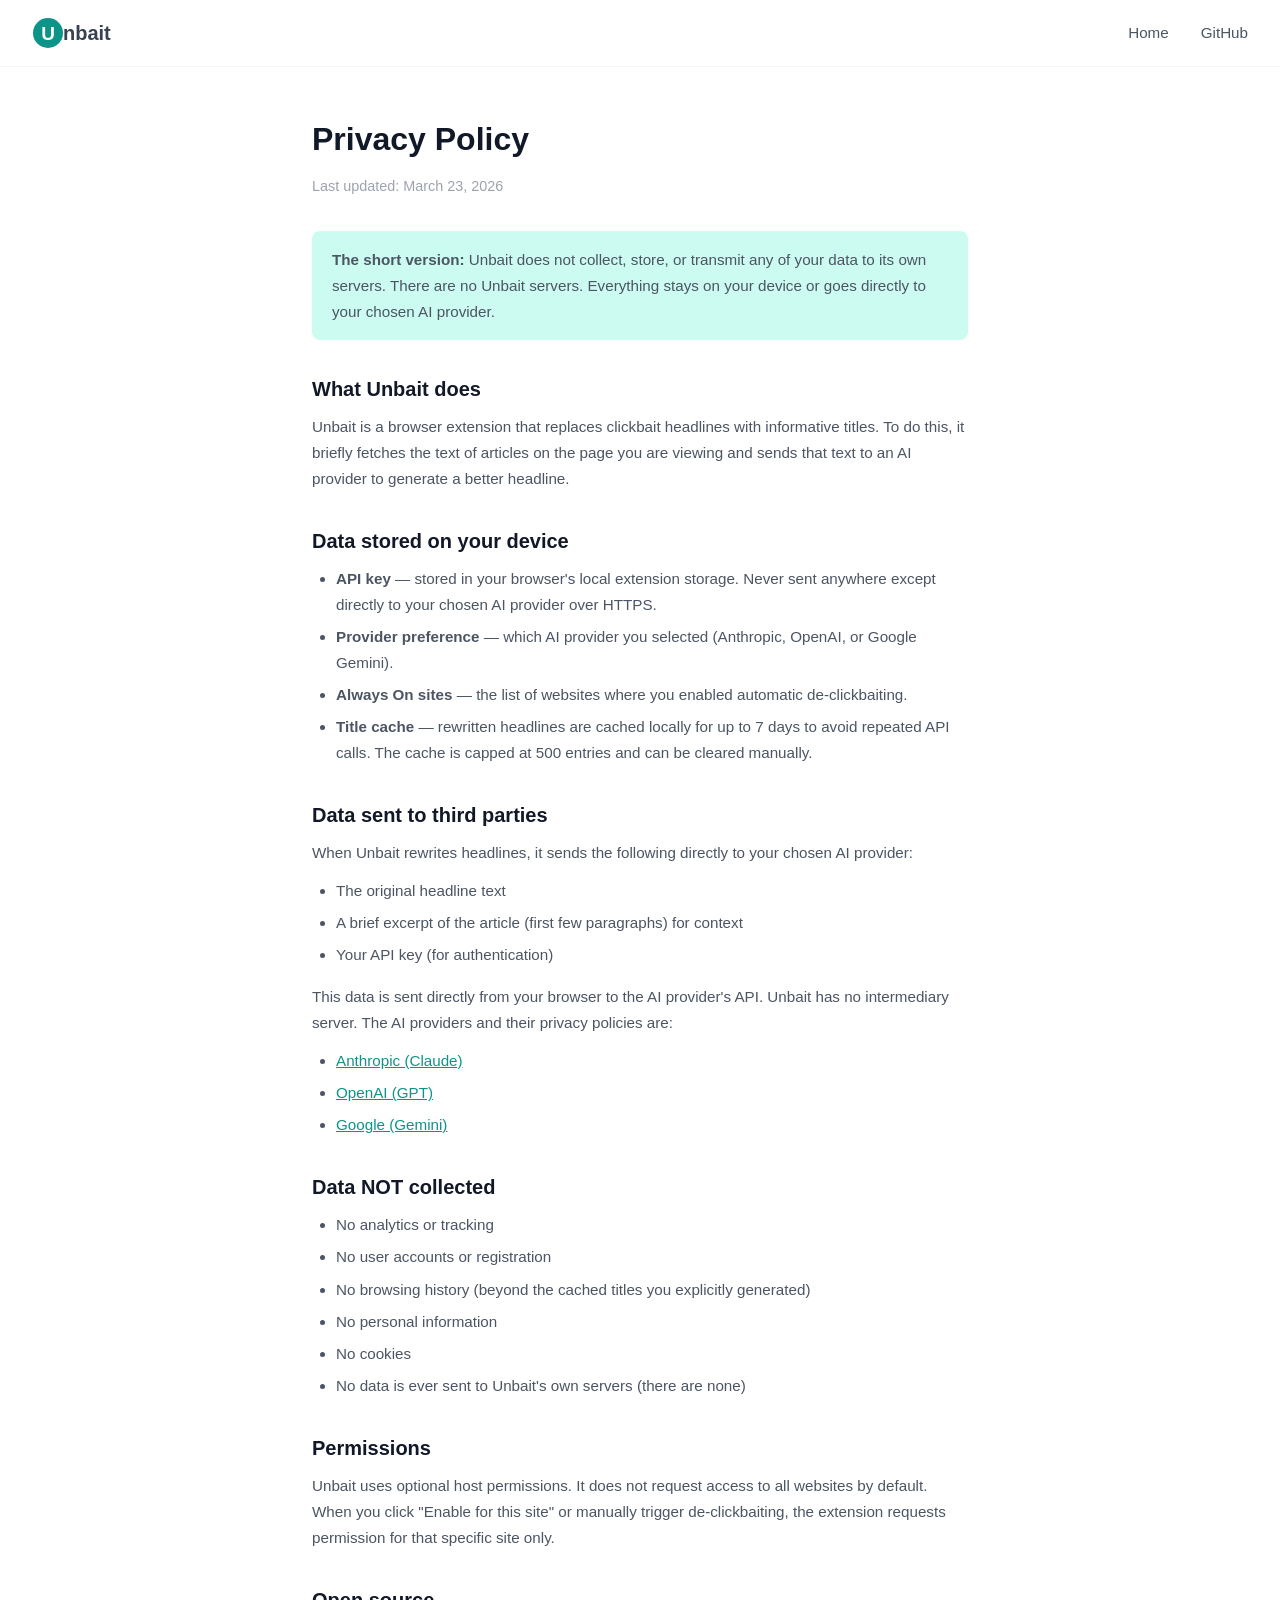
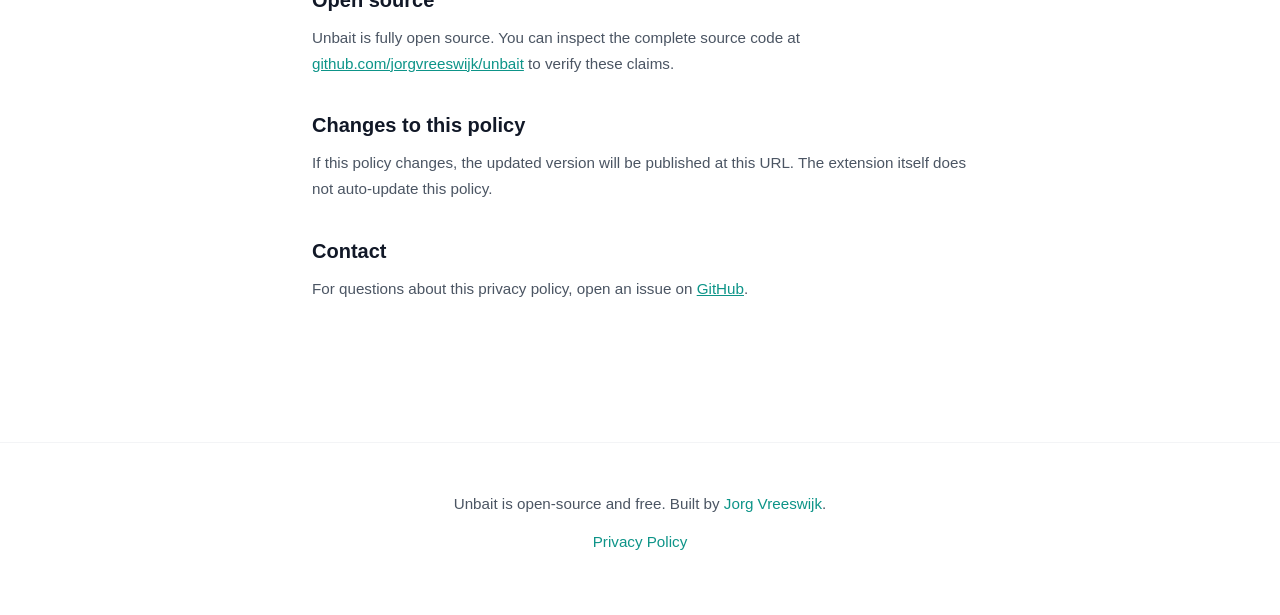
==== docs/privacy.html @ 2c21c861 "Add privacy policy, store description, and privacy links - Create docs/privacy.html with full privac" ====
<!DOCTYPE html>
<html lang="en">
<head>
  <meta charset="UTF-8">
  <meta name="viewport" content="width=device-width, initial-scale=1.0">
  <title>Privacy Policy - Unbait</title>
  <link rel="icon" type="image/png" href="favicon.png">
  <link rel="icon" type="image/x-icon" href="favicon.ico">
  <link rel="apple-touch-icon" href="apple-touch-icon.png">
  <style>
    :root {
      --teal: #0d9488;
      --teal-light: #ccfbf1;
      --gray-50: #f9fafb;
      --gray-100: #f3f4f6;
      --gray-400: #9ca3af;
      --gray-500: #6b7280;
      --gray-600: #4b5563;
      --gray-700: #374151;
      --gray-800: #1f2937;
      --gray-900: #111827;
    }

    * { margin: 0; padding: 0; box-sizing: border-box; }

    body {
      font-family: -apple-system, BlinkMacSystemFont, "Segoe UI", Roboto, Helvetica, Arial, sans-serif;
      color: var(--gray-800);
      line-height: 1.7;
      background: white;
    }

    nav {
      position: fixed;
      top: 0;
      width: 100%;
      background: rgba(255, 255, 255, 0.95);
      backdrop-filter: blur(8px);
      border-bottom: 1px solid var(--gray-100);
      z-index: 100;
      padding: 1rem 2rem;
      display: flex;
      justify-content: space-between;
      align-items: center;
    }

    .nav-logo {
      display: flex;
      align-items: center;
      gap: 0;
      text-decoration: none;
      color: var(--gray-900);
    }

    .nav-logo svg { width: 32px; height: 32px; }
    .nav-logo span { font-size: 1.25rem; font-weight: 700; color: var(--gray-700); margin-left: -1px; }

    .nav-links { display: flex; gap: 2rem; align-items: center; }
    .nav-links a { text-decoration: none; color: var(--gray-600); font-size: 0.95rem; transition: color 0.2s; }
    .nav-links a:hover { color: var(--teal); }

    main {
      max-width: 720px;
      margin: 0 auto;
      padding: 7rem 2rem 4rem;
    }

    h1 {
      font-size: 2rem;
      font-weight: 700;
      margin-bottom: 0.5rem;
      color: var(--gray-900);
    }

    .updated {
      color: var(--gray-400);
      font-size: 0.9rem;
      margin-bottom: 2rem;
    }

    h2 {
      font-size: 1.25rem;
      font-weight: 600;
      margin-top: 2rem;
      margin-bottom: 0.5rem;
      color: var(--gray-900);
    }

    p, li {
      font-size: 0.95rem;
      color: var(--gray-600);
      margin-bottom: 0.75rem;
    }

    ul {
      padding-left: 1.5rem;
      margin-bottom: 1rem;
    }

    li { margin-bottom: 0.4rem; }

    a { color: var(--teal); }

    .highlight {
      background: var(--teal-light);
      padding: 1rem 1.25rem;
      border-radius: 8px;
      margin: 1.5rem 0;
    }

    .highlight p { margin-bottom: 0; }

    footer {
      text-align: center;
      padding: 3rem 2rem;
      color: var(--gray-400);
      font-size: 0.85rem;
      border-top: 1px solid var(--gray-100);
      margin-top: 4rem;
    }

    footer a { color: var(--teal); text-decoration: none; }
  </style>
</head>
<body>

  <nav>
    <a href="/" class="nav-logo">
      <svg viewBox="0 0 32 32" xmlns="http://www.w3.org/2000/svg">
        <circle cx="16" cy="16" r="15" fill="#0d9488"/>
        <text x="16" y="16" text-anchor="middle" dominant-baseline="central" font-family="-apple-system,BlinkMacSystemFont,Helvetica,Arial,sans-serif" font-size="19" font-weight="800" fill="white">U</text>
      </svg>
      <span>nbait</span>
    </a>
    <div class="nav-links">
      <a href="/">Home</a>
      <a href="https://github.com/jorgvreeswijk/unbait">GitHub</a>
    </div>
  </nav>

  <main>
    <h1>Privacy Policy</h1>
    <p class="updated">Last updated: March 23, 2026</p>

    <div class="highlight">
      <p><strong>The short version:</strong> Unbait does not collect, store, or transmit any of your data to its own servers. There are no Unbait servers. Everything stays on your device or goes directly to your chosen AI provider.</p>
    </div>

    <h2>What Unbait does</h2>
    <p>Unbait is a browser extension that replaces clickbait headlines with informative titles. To do this, it briefly fetches the text of articles on the page you are viewing and sends that text to an AI provider to generate a better headline.</p>

    <h2>Data stored on your device</h2>
    <ul>
      <li><strong>API key</strong> — stored in your browser's local extension storage. Never sent anywhere except directly to your chosen AI provider over HTTPS.</li>
      <li><strong>Provider preference</strong> — which AI provider you selected (Anthropic, OpenAI, or Google Gemini).</li>
      <li><strong>Always On sites</strong> — the list of websites where you enabled automatic de-clickbaiting.</li>
      <li><strong>Title cache</strong> — rewritten headlines are cached locally for up to 7 days to avoid repeated API calls. The cache is capped at 500 entries and can be cleared manually.</li>
    </ul>

    <h2>Data sent to third parties</h2>
    <p>When Unbait rewrites headlines, it sends the following directly to your chosen AI provider:</p>
    <ul>
      <li>The original headline text</li>
      <li>A brief excerpt of the article (first few paragraphs) for context</li>
      <li>Your API key (for authentication)</li>
    </ul>
    <p>This data is sent directly from your browser to the AI provider's API. Unbait has no intermediary server. The AI providers and their privacy policies are:</p>
    <ul>
      <li><a href="https://www.anthropic.com/privacy">Anthropic (Claude)</a></li>
      <li><a href="https://openai.com/policies/privacy-policy">OpenAI (GPT)</a></li>
      <li><a href="https://policies.google.com/privacy">Google (Gemini)</a></li>
    </ul>

    <h2>Data NOT collected</h2>
    <ul>
      <li>No analytics or tracking</li>
      <li>No user accounts or registration</li>
      <li>No browsing history (beyond the cached titles you explicitly generated)</li>
      <li>No personal information</li>
      <li>No cookies</li>
      <li>No data is ever sent to Unbait's own servers (there are none)</li>
    </ul>

    <h2>Permissions</h2>
    <p>Unbait uses optional host permissions. It does not request access to all websites by default. When you click "Enable for this site" or manually trigger de-clickbaiting, the extension requests permission for that specific site only.</p>

    <h2>Open source</h2>
    <p>Unbait is fully open source. You can inspect the complete source code at <a href="https://github.com/jorgvreeswijk/unbait">github.com/jorgvreeswijk/unbait</a> to verify these claims.</p>

    <h2>Changes to this policy</h2>
    <p>If this policy changes, the updated version will be published at this URL. The extension itself does not auto-update this policy.</p>

    <h2>Contact</h2>
    <p>For questions about this privacy policy, open an issue on <a href="https://github.com/jorgvreeswijk/unbait/issues">GitHub</a>.</p>
  </main>

  <footer>
    <p>Unbait is open-source and free. Built by <a href="https://github.com/jorgvreeswijk">Jorg Vreeswijk</a>.</p>
    <p style="margin-top: 0.5rem;"><a href="/privacy">Privacy Policy</a></p>
  </footer>

</body>
</html>
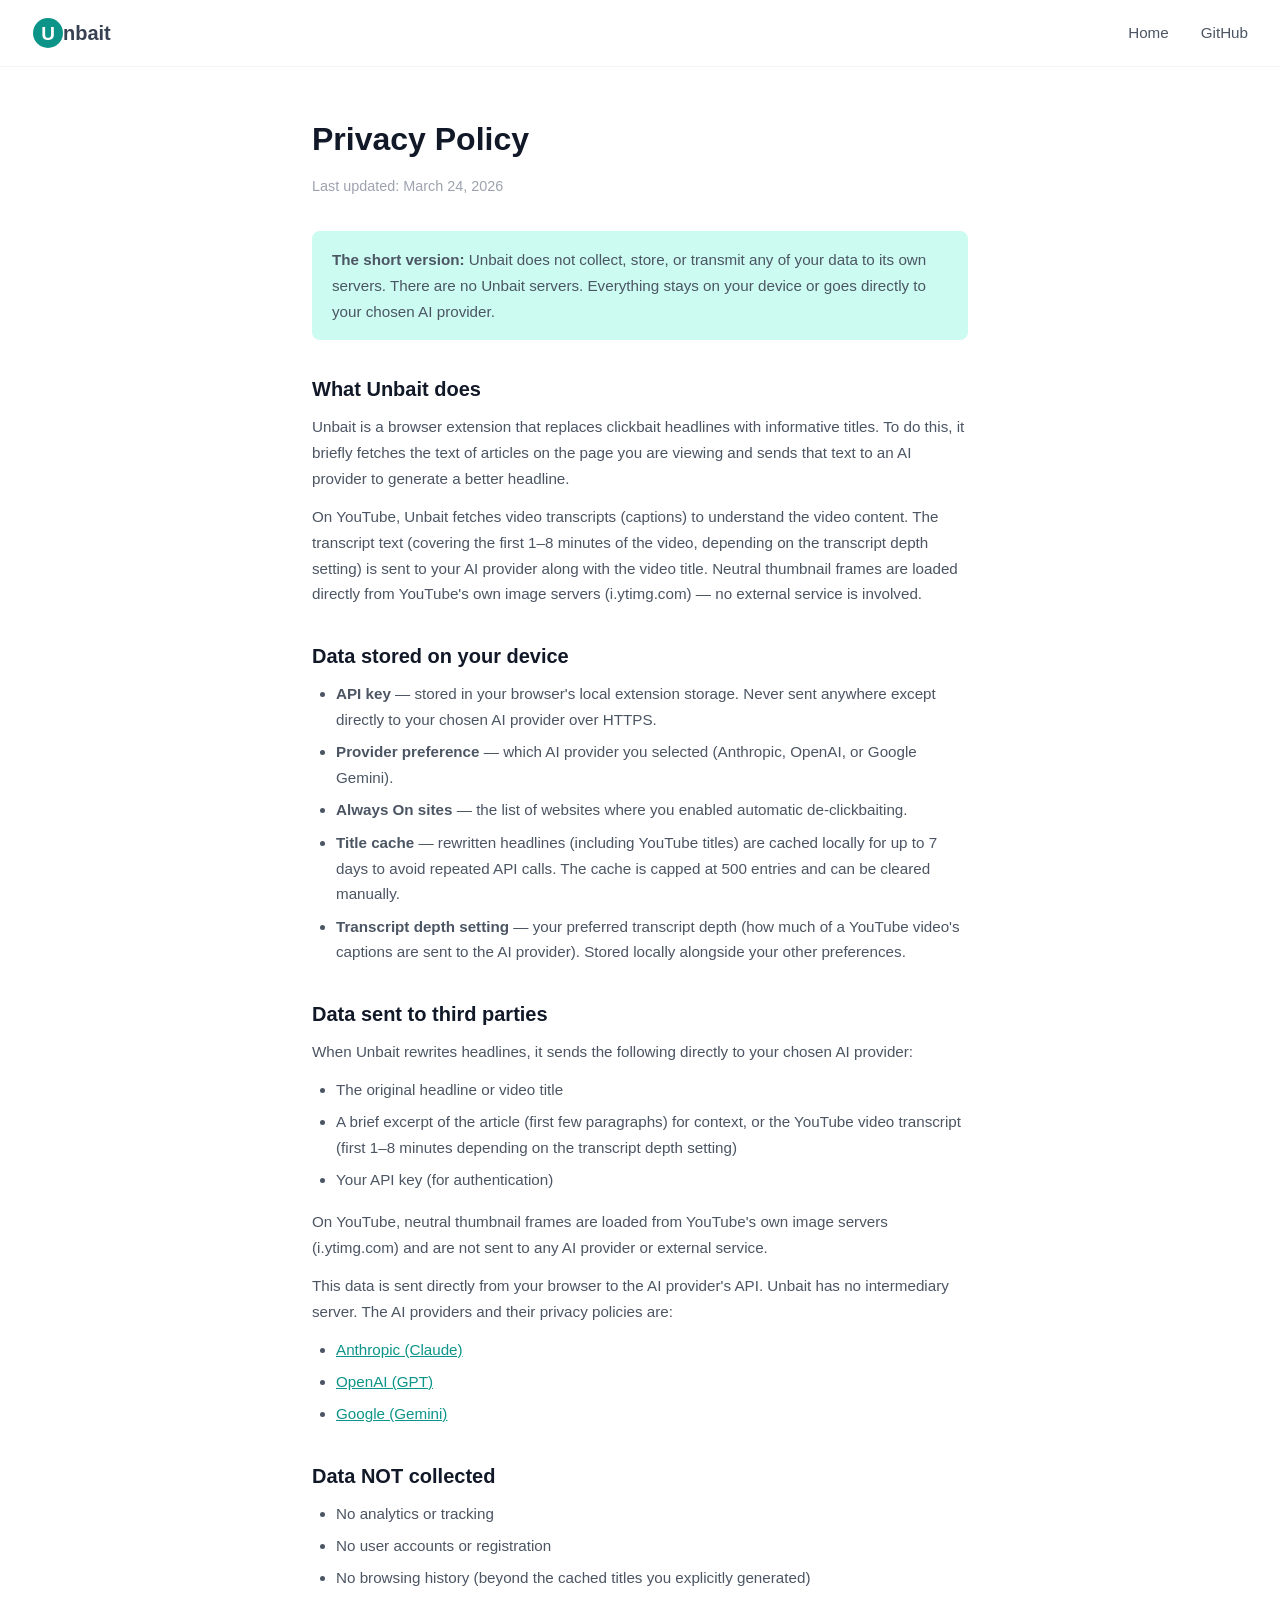
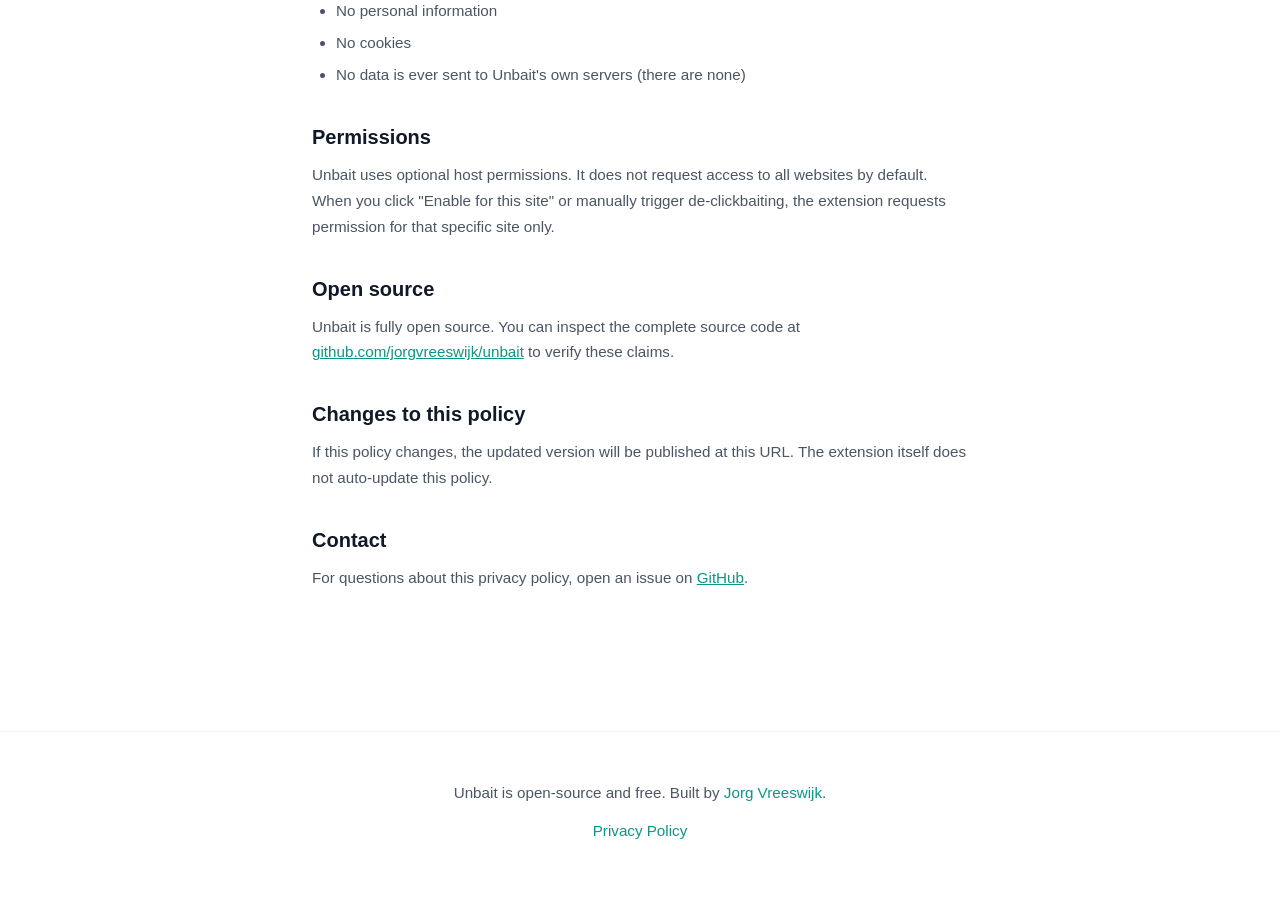
==== commit cb519f68: "Update all descriptions with YouTube support and speed benchmarks - Website: YouTube demo examples, " ====
--- a/docs/privacy.html
+++ b/docs/privacy.html
@@ -140,7 +140,7 @@
 
   <main>
     <h1>Privacy Policy</h1>
-    <p class="updated">Last updated: March 23, 2026</p>
+    <p class="updated">Last updated: March 24, 2026</p>
 
     <div class="highlight">
       <p><strong>The short version:</strong> Unbait does not collect, store, or transmit any of your data to its own servers. There are no Unbait servers. Everything stays on your device or goes directly to your chosen AI provider.</p>
@@ -148,22 +148,25 @@
 
     <h2>What Unbait does</h2>
     <p>Unbait is a browser extension that replaces clickbait headlines with informative titles. To do this, it briefly fetches the text of articles on the page you are viewing and sends that text to an AI provider to generate a better headline.</p>
+    <p>On YouTube, Unbait fetches video transcripts (captions) to understand the video content. The transcript text (covering the first 1–8 minutes of the video, depending on the transcript depth setting) is sent to your AI provider along with the video title. Neutral thumbnail frames are loaded directly from YouTube's own image servers (i.ytimg.com) — no external service is involved.</p>
 
     <h2>Data stored on your device</h2>
     <ul>
       <li><strong>API key</strong> — stored in your browser's local extension storage. Never sent anywhere except directly to your chosen AI provider over HTTPS.</li>
       <li><strong>Provider preference</strong> — which AI provider you selected (Anthropic, OpenAI, or Google Gemini).</li>
       <li><strong>Always On sites</strong> — the list of websites where you enabled automatic de-clickbaiting.</li>
-      <li><strong>Title cache</strong> — rewritten headlines are cached locally for up to 7 days to avoid repeated API calls. The cache is capped at 500 entries and can be cleared manually.</li>
+      <li><strong>Title cache</strong> — rewritten headlines (including YouTube titles) are cached locally for up to 7 days to avoid repeated API calls. The cache is capped at 500 entries and can be cleared manually.</li>
+      <li><strong>Transcript depth setting</strong> — your preferred transcript depth (how much of a YouTube video's captions are sent to the AI provider). Stored locally alongside your other preferences.</li>
     </ul>
 
     <h2>Data sent to third parties</h2>
     <p>When Unbait rewrites headlines, it sends the following directly to your chosen AI provider:</p>
     <ul>
-      <li>The original headline text</li>
-      <li>A brief excerpt of the article (first few paragraphs) for context</li>
+      <li>The original headline or video title</li>
+      <li>A brief excerpt of the article (first few paragraphs) for context, or the YouTube video transcript (first 1–8 minutes depending on the transcript depth setting)</li>
       <li>Your API key (for authentication)</li>
     </ul>
+    <p>On YouTube, neutral thumbnail frames are loaded from YouTube's own image servers (i.ytimg.com) and are not sent to any AI provider or external service.</p>
     <p>This data is sent directly from your browser to the AI provider's API. Unbait has no intermediary server. The AI providers and their privacy policies are:</p>
     <ul>
       <li><a href="https://www.anthropic.com/privacy">Anthropic (Claude)</a></li>
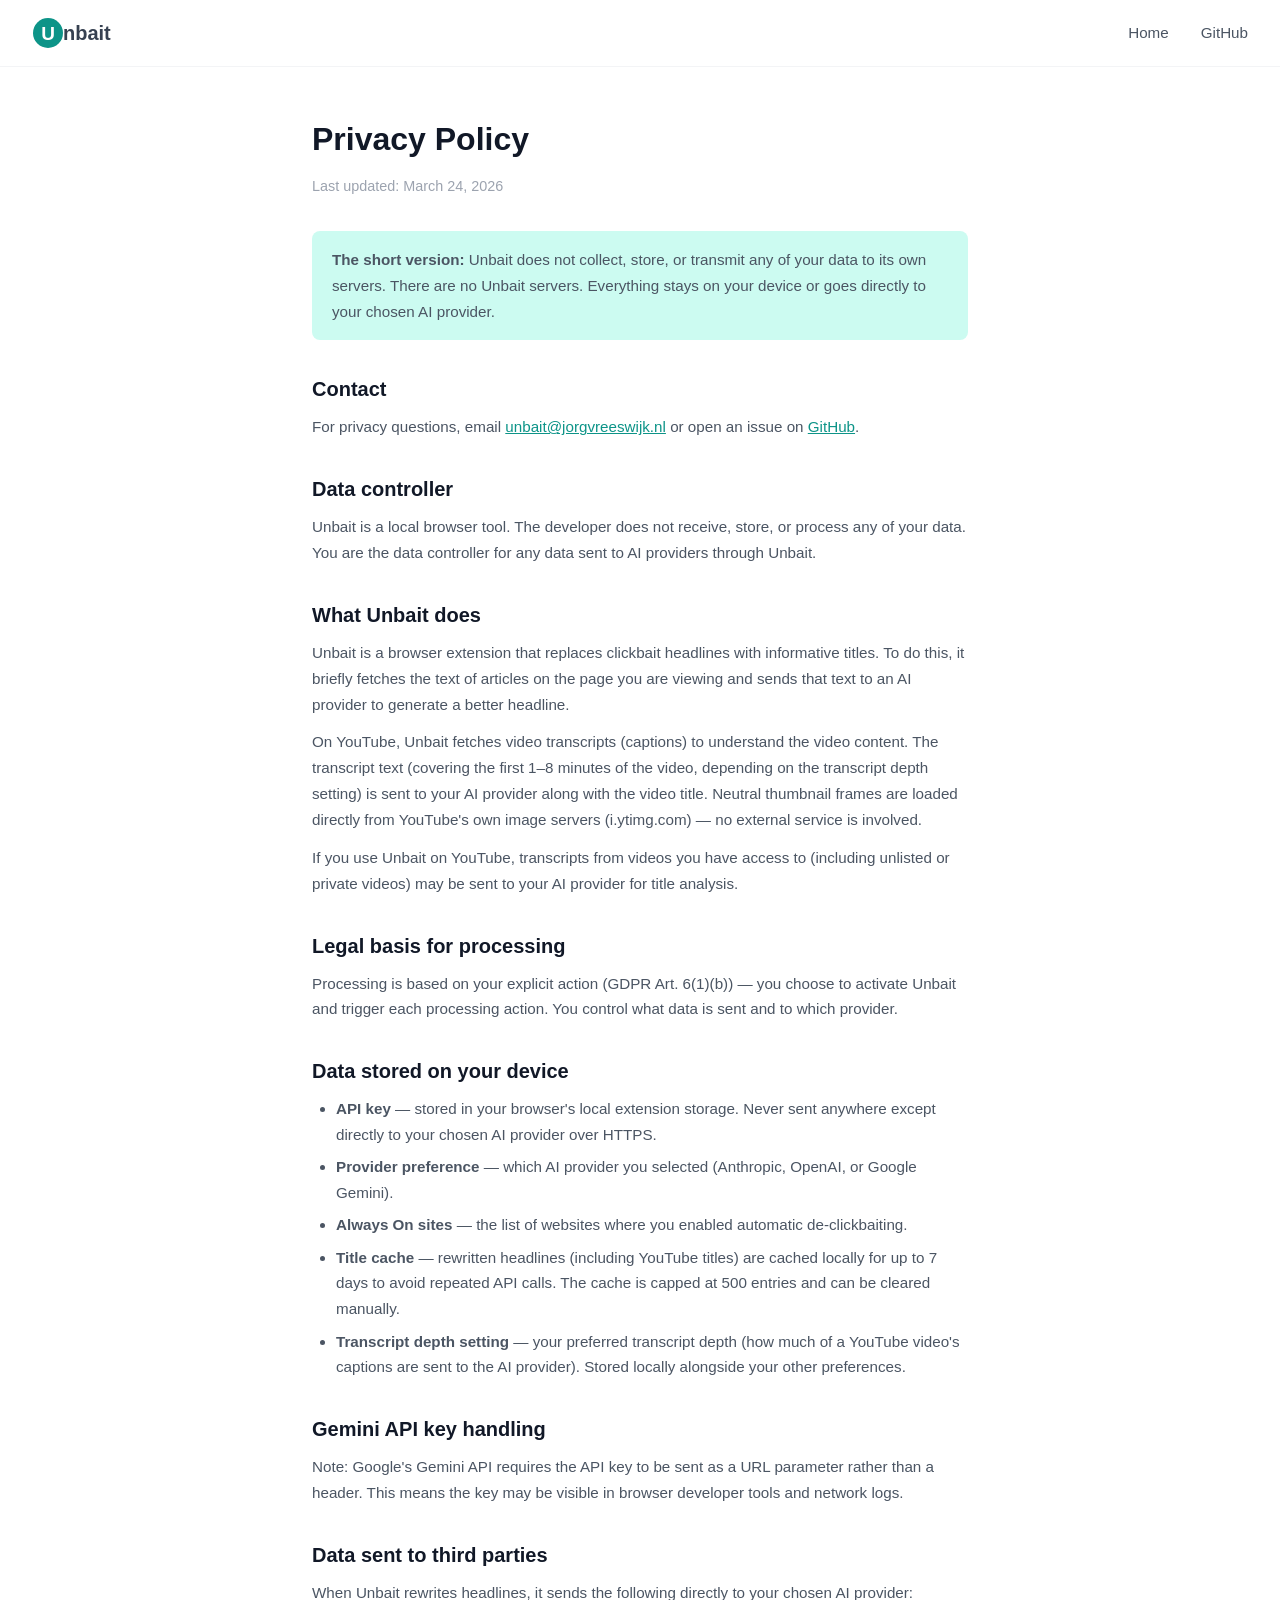
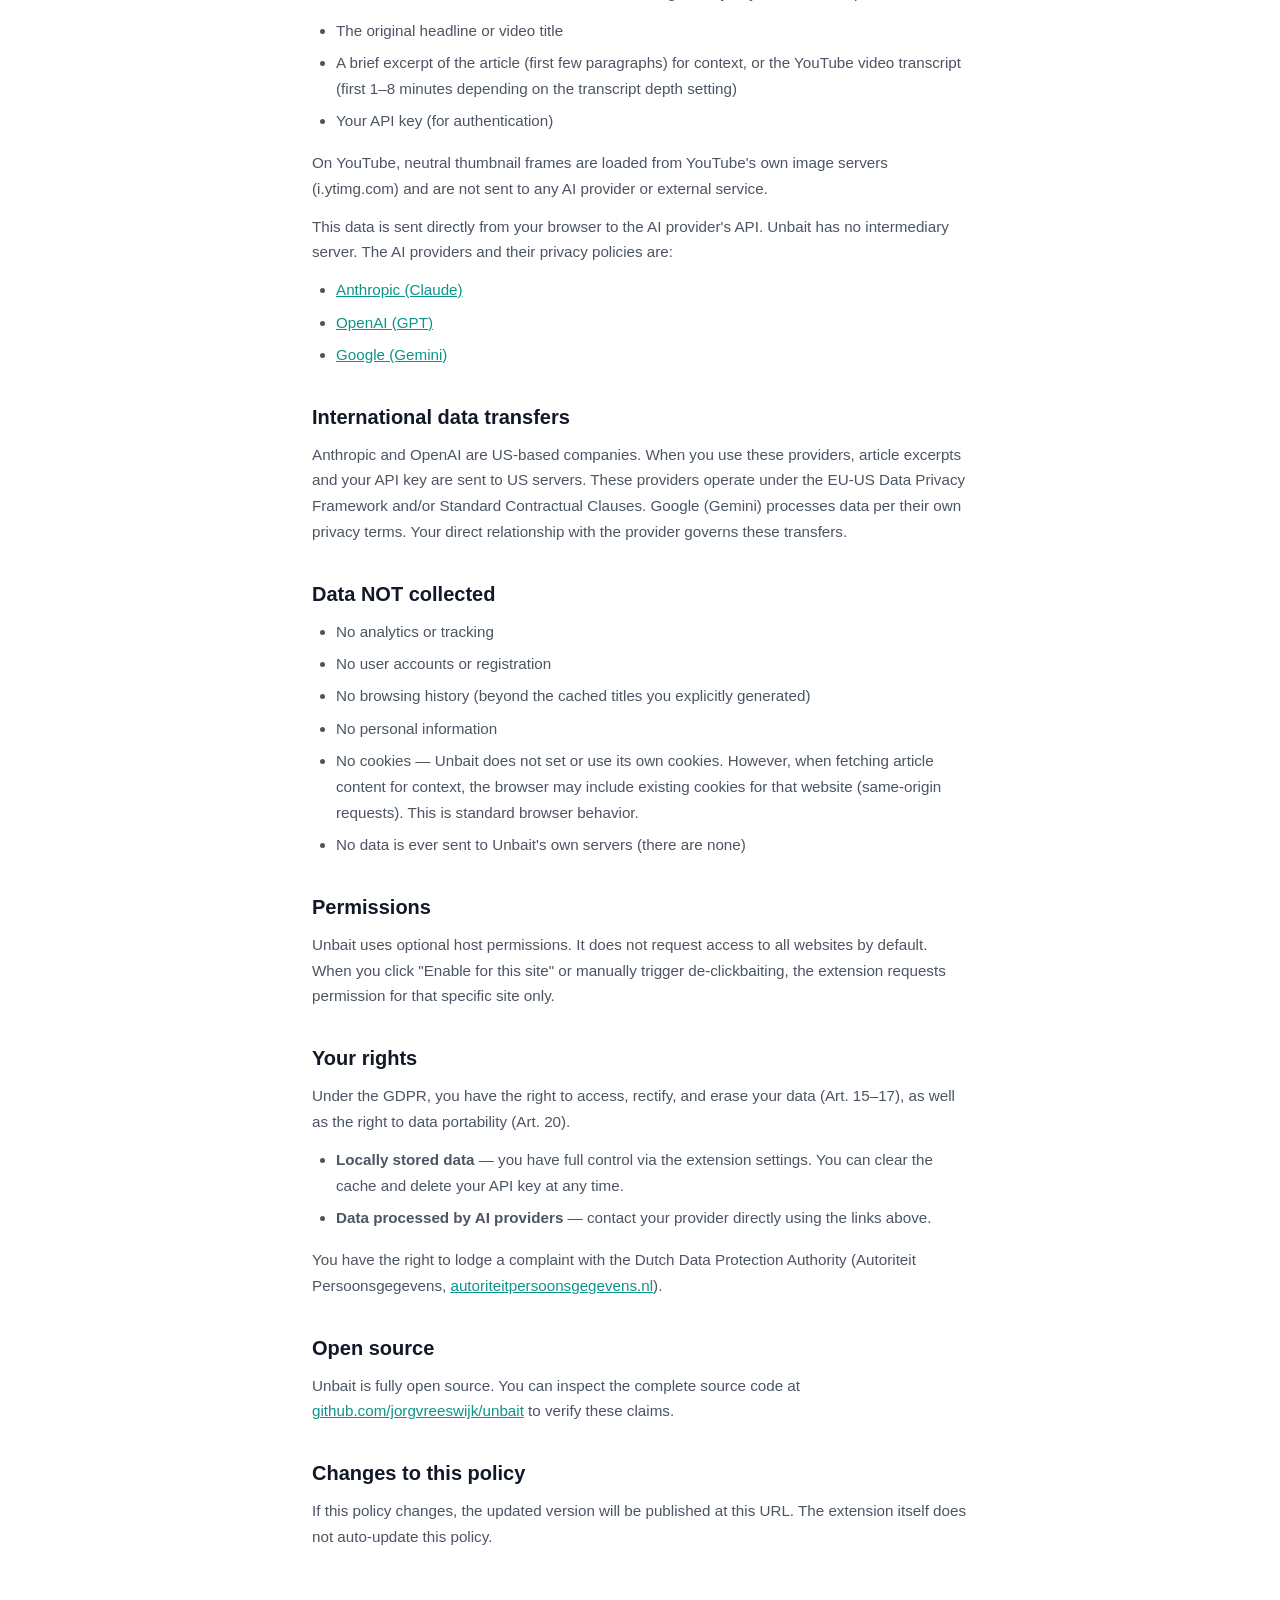
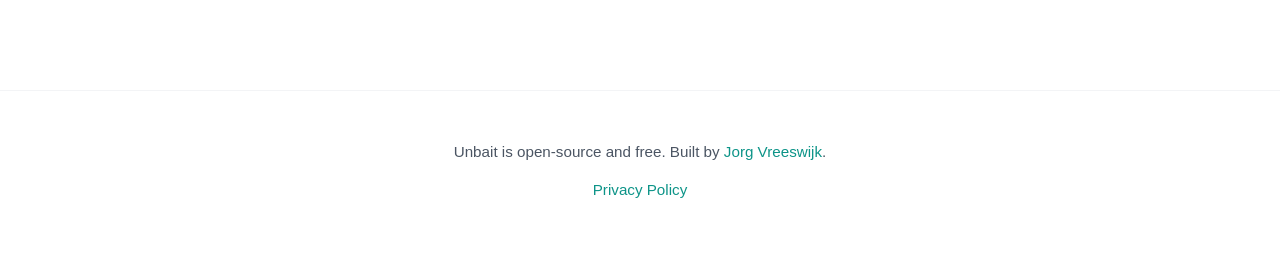
==== commit 543008f5: "Security, privacy and GDPR compliance fixes Security: - Add credentials: omit + no-referrer to all a" ====
--- a/docs/privacy.html
+++ b/docs/privacy.html
@@ -146,9 +146,19 @@
       <p><strong>The short version:</strong> Unbait does not collect, store, or transmit any of your data to its own servers. There are no Unbait servers. Everything stays on your device or goes directly to your chosen AI provider.</p>
     </div>
 
+    <h2>Contact</h2>
+    <p>For privacy questions, email <a href="mailto:unbait@jorgvreeswijk.nl">unbait@jorgvreeswijk.nl</a> or open an issue on <a href="https://github.com/jorgvreeswijk/unbait/issues">GitHub</a>.</p>
+
+    <h2>Data controller</h2>
+    <p>Unbait is a local browser tool. The developer does not receive, store, or process any of your data. You are the data controller for any data sent to AI providers through Unbait.</p>
+
     <h2>What Unbait does</h2>
     <p>Unbait is a browser extension that replaces clickbait headlines with informative titles. To do this, it briefly fetches the text of articles on the page you are viewing and sends that text to an AI provider to generate a better headline.</p>
     <p>On YouTube, Unbait fetches video transcripts (captions) to understand the video content. The transcript text (covering the first 1–8 minutes of the video, depending on the transcript depth setting) is sent to your AI provider along with the video title. Neutral thumbnail frames are loaded directly from YouTube's own image servers (i.ytimg.com) — no external service is involved.</p>
+    <p>If you use Unbait on YouTube, transcripts from videos you have access to (including unlisted or private videos) may be sent to your AI provider for title analysis.</p>
+
+    <h2>Legal basis for processing</h2>
+    <p>Processing is based on your explicit action (GDPR Art. 6(1)(b)) — you choose to activate Unbait and trigger each processing action. You control what data is sent and to which provider.</p>
 
     <h2>Data stored on your device</h2>
     <ul>
@@ -159,6 +169,9 @@
       <li><strong>Transcript depth setting</strong> — your preferred transcript depth (how much of a YouTube video's captions are sent to the AI provider). Stored locally alongside your other preferences.</li>
     </ul>
 
+    <h2>Gemini API key handling</h2>
+    <p>Note: Google's Gemini API requires the API key to be sent as a URL parameter rather than a header. This means the key may be visible in browser developer tools and network logs.</p>
+
     <h2>Data sent to third parties</h2>
     <p>When Unbait rewrites headlines, it sends the following directly to your chosen AI provider:</p>
     <ul>
@@ -173,6 +186,9 @@
       <li><a href="https://openai.com/policies/privacy-policy">OpenAI (GPT)</a></li>
       <li><a href="https://policies.google.com/privacy">Google (Gemini)</a></li>
     </ul>
+
+    <h2>International data transfers</h2>
+    <p>Anthropic and OpenAI are US-based companies. When you use these providers, article excerpts and your API key are sent to US servers. These providers operate under the EU-US Data Privacy Framework and/or Standard Contractual Clauses. Google (Gemini) processes data per their own privacy terms. Your direct relationship with the provider governs these transfers.</p>
 
     <h2>Data NOT collected</h2>
     <ul>
@@ -180,21 +196,27 @@
       <li>No user accounts or registration</li>
       <li>No browsing history (beyond the cached titles you explicitly generated)</li>
       <li>No personal information</li>
-      <li>No cookies</li>
+      <li>No cookies — Unbait does not set or use its own cookies. However, when fetching article content for context, the browser may include existing cookies for that website (same-origin requests). This is standard browser behavior.</li>
       <li>No data is ever sent to Unbait's own servers (there are none)</li>
     </ul>
 
     <h2>Permissions</h2>
     <p>Unbait uses optional host permissions. It does not request access to all websites by default. When you click "Enable for this site" or manually trigger de-clickbaiting, the extension requests permission for that specific site only.</p>
 
+    <h2>Your rights</h2>
+    <p>Under the GDPR, you have the right to access, rectify, and erase your data (Art. 15–17), as well as the right to data portability (Art. 20).</p>
+    <ul>
+      <li><strong>Locally stored data</strong> — you have full control via the extension settings. You can clear the cache and delete your API key at any time.</li>
+      <li><strong>Data processed by AI providers</strong> — contact your provider directly using the links above.</li>
+    </ul>
+    <p>You have the right to lodge a complaint with the Dutch Data Protection Authority (Autoriteit Persoonsgegevens, <a href="https://autoriteitpersoonsgegevens.nl">autoriteitpersoonsgegevens.nl</a>).</p>
+
     <h2>Open source</h2>
     <p>Unbait is fully open source. You can inspect the complete source code at <a href="https://github.com/jorgvreeswijk/unbait">github.com/jorgvreeswijk/unbait</a> to verify these claims.</p>
 
     <h2>Changes to this policy</h2>
     <p>If this policy changes, the updated version will be published at this URL. The extension itself does not auto-update this policy.</p>
 
-    <h2>Contact</h2>
-    <p>For questions about this privacy policy, open an issue on <a href="https://github.com/jorgvreeswijk/unbait/issues">GitHub</a>.</p>
   </main>
 
   <footer>
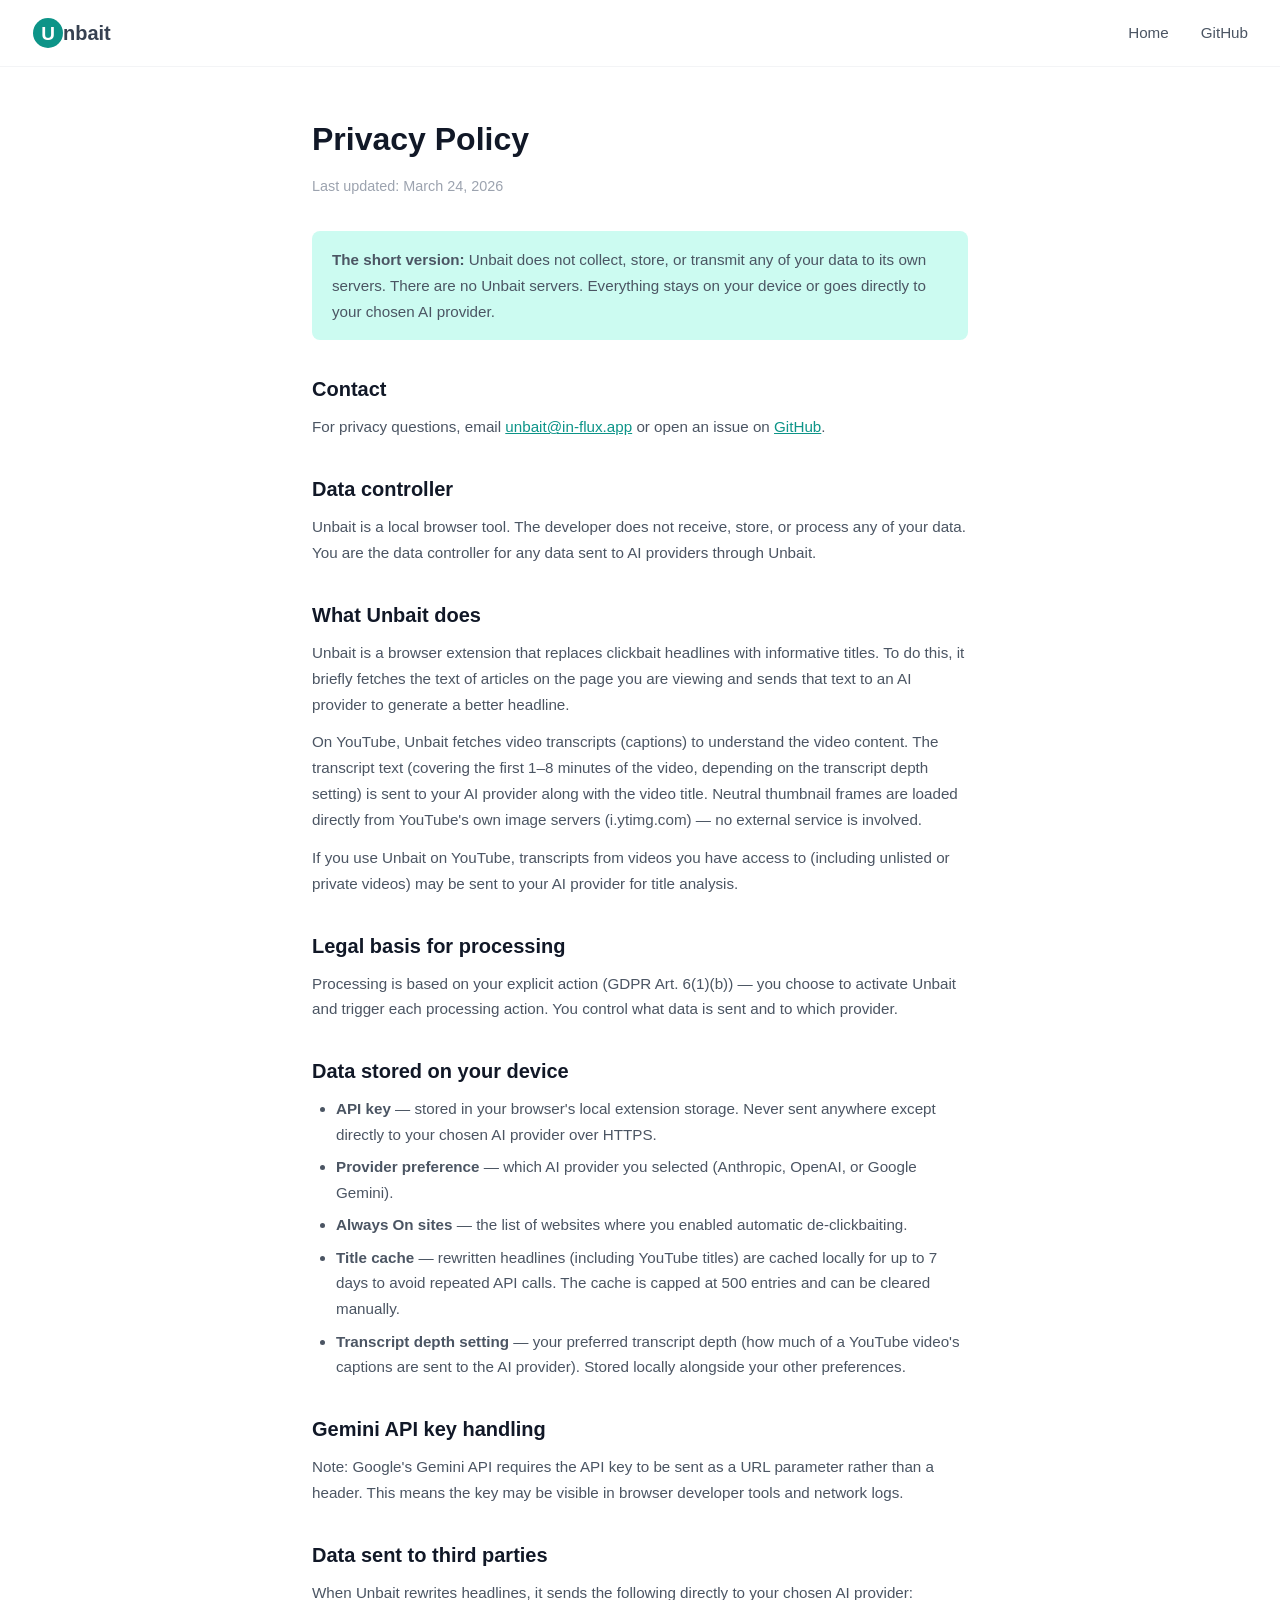
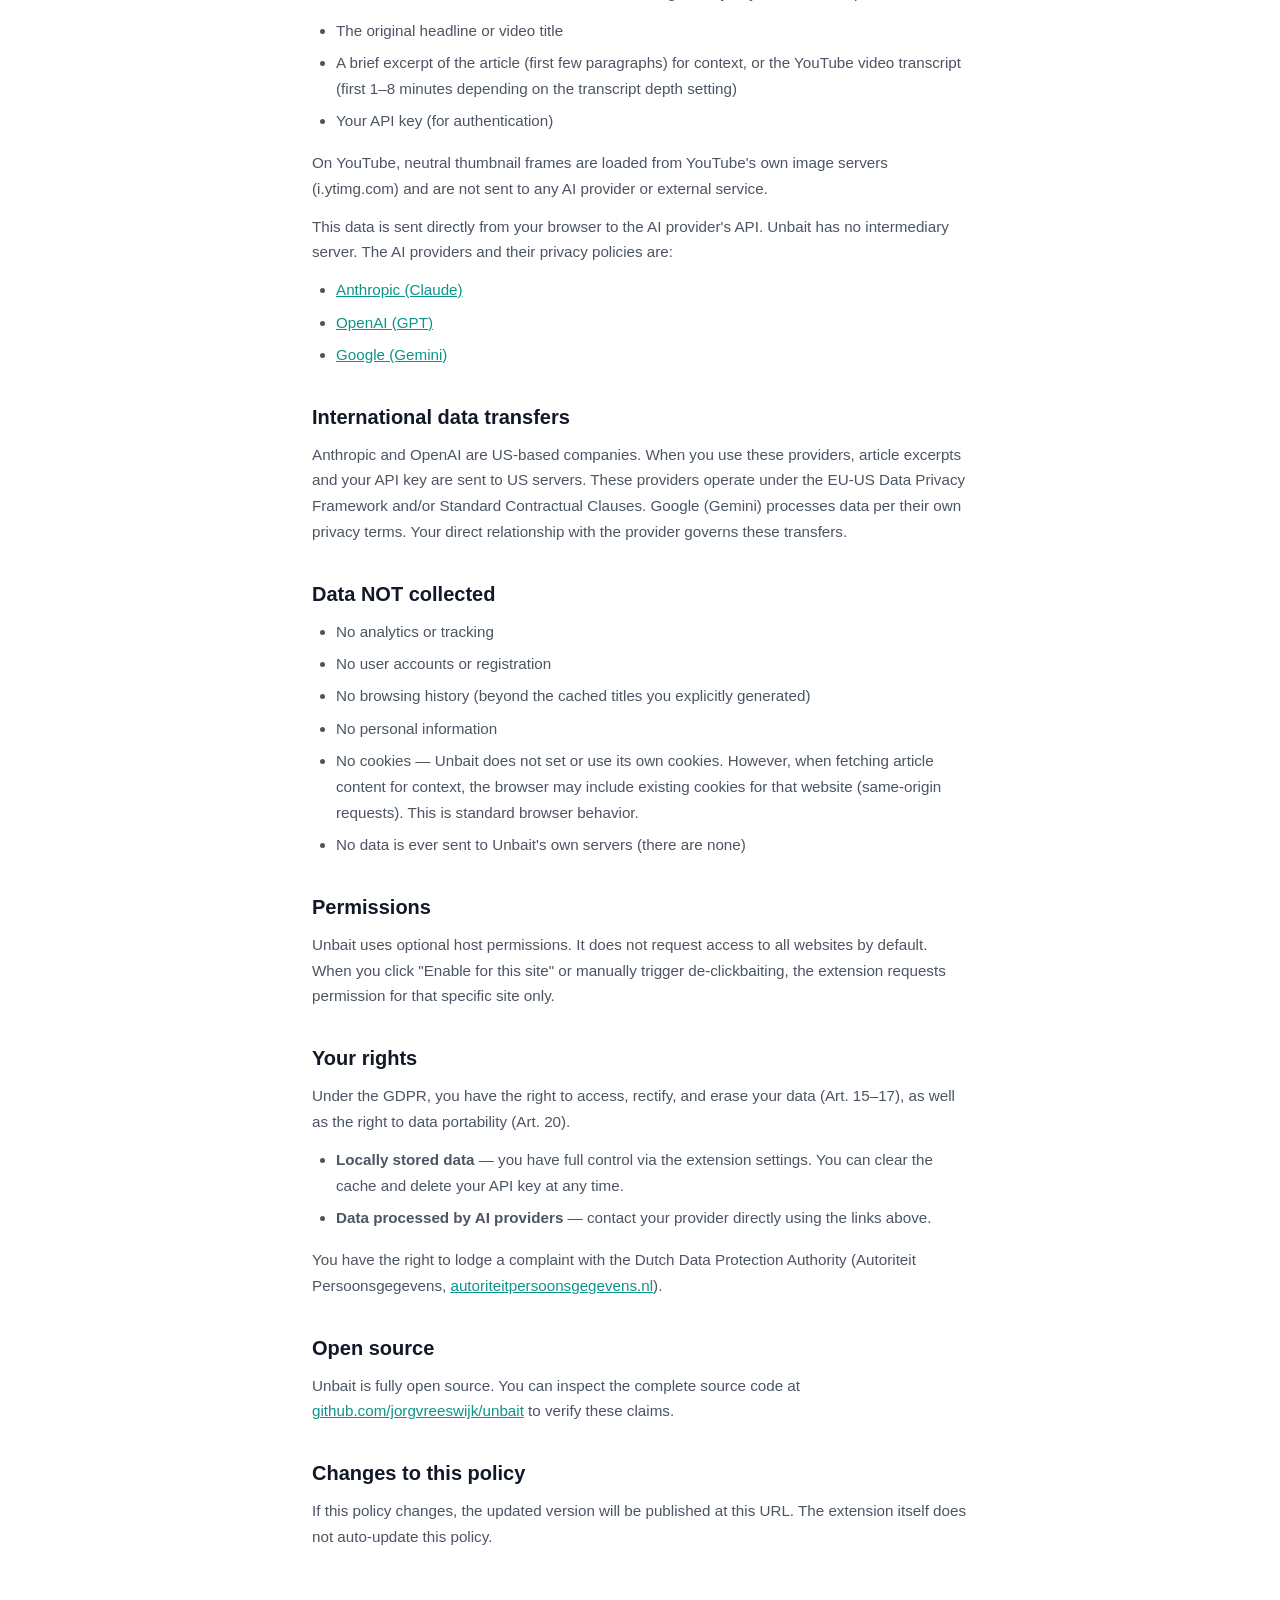
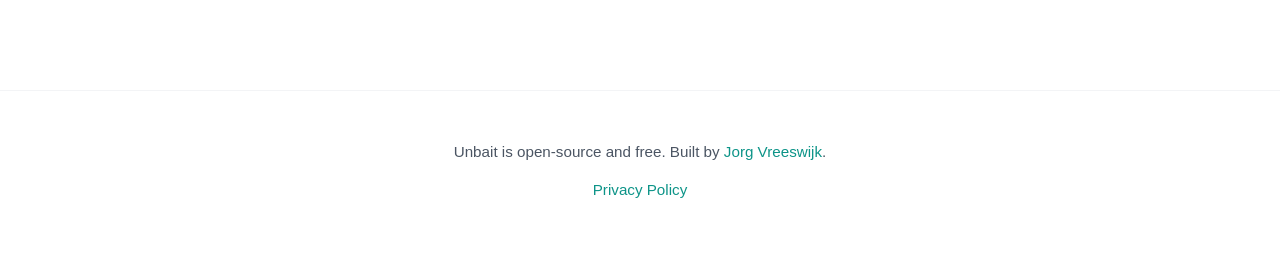
==== commit 71c5e55a: "Fix contact email, add copyright disclaimer - Update email to unbait@in-flux.app in privacy policy a" ====
--- a/docs/privacy.html
+++ b/docs/privacy.html
@@ -147,7 +147,7 @@
     </div>
 
     <h2>Contact</h2>
-    <p>For privacy questions, email <a href="mailto:unbait@jorgvreeswijk.nl">unbait@jorgvreeswijk.nl</a> or open an issue on <a href="https://github.com/jorgvreeswijk/unbait/issues">GitHub</a>.</p>
+    <p>For privacy questions, email <a href="mailto:unbait@in-flux.app">unbait@in-flux.app</a> or open an issue on <a href="https://github.com/jorgvreeswijk/unbait/issues">GitHub</a>.</p>
 
     <h2>Data controller</h2>
     <p>Unbait is a local browser tool. The developer does not receive, store, or process any of your data. You are the data controller for any data sent to AI providers through Unbait.</p>
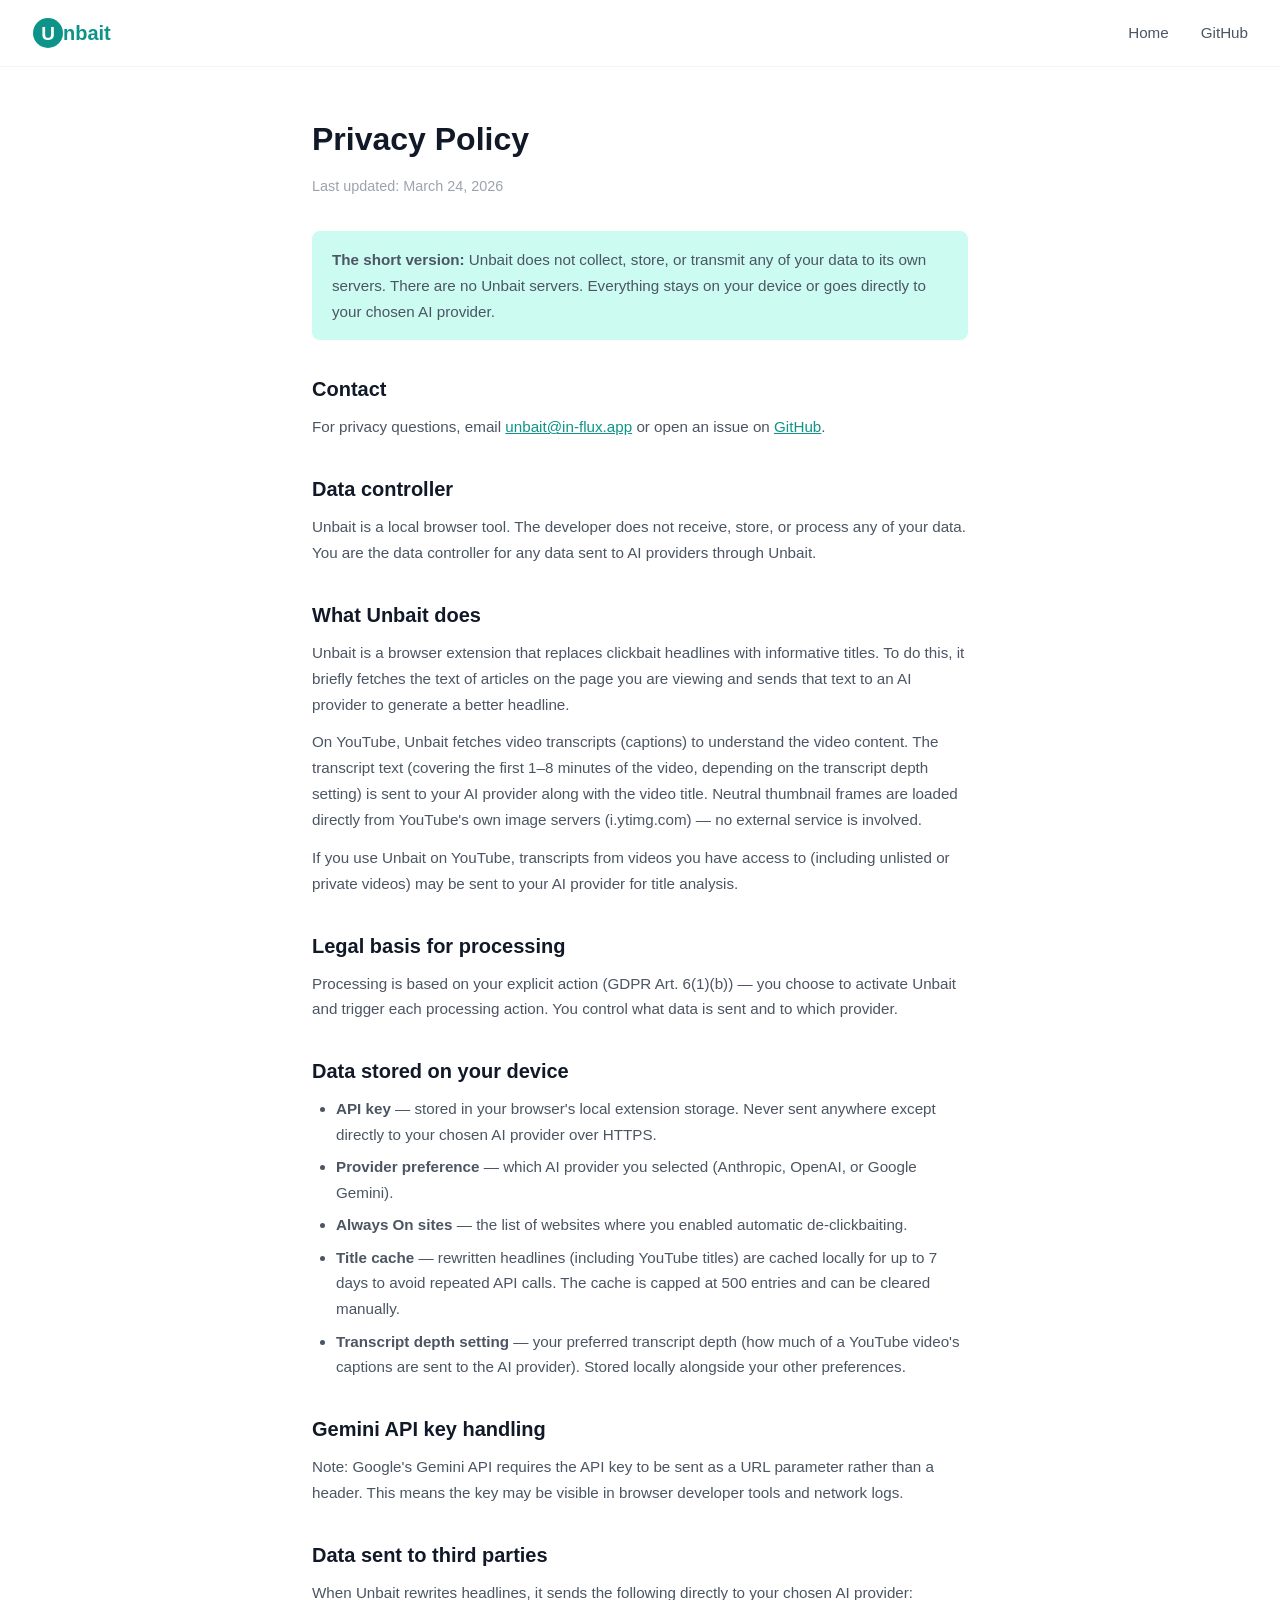
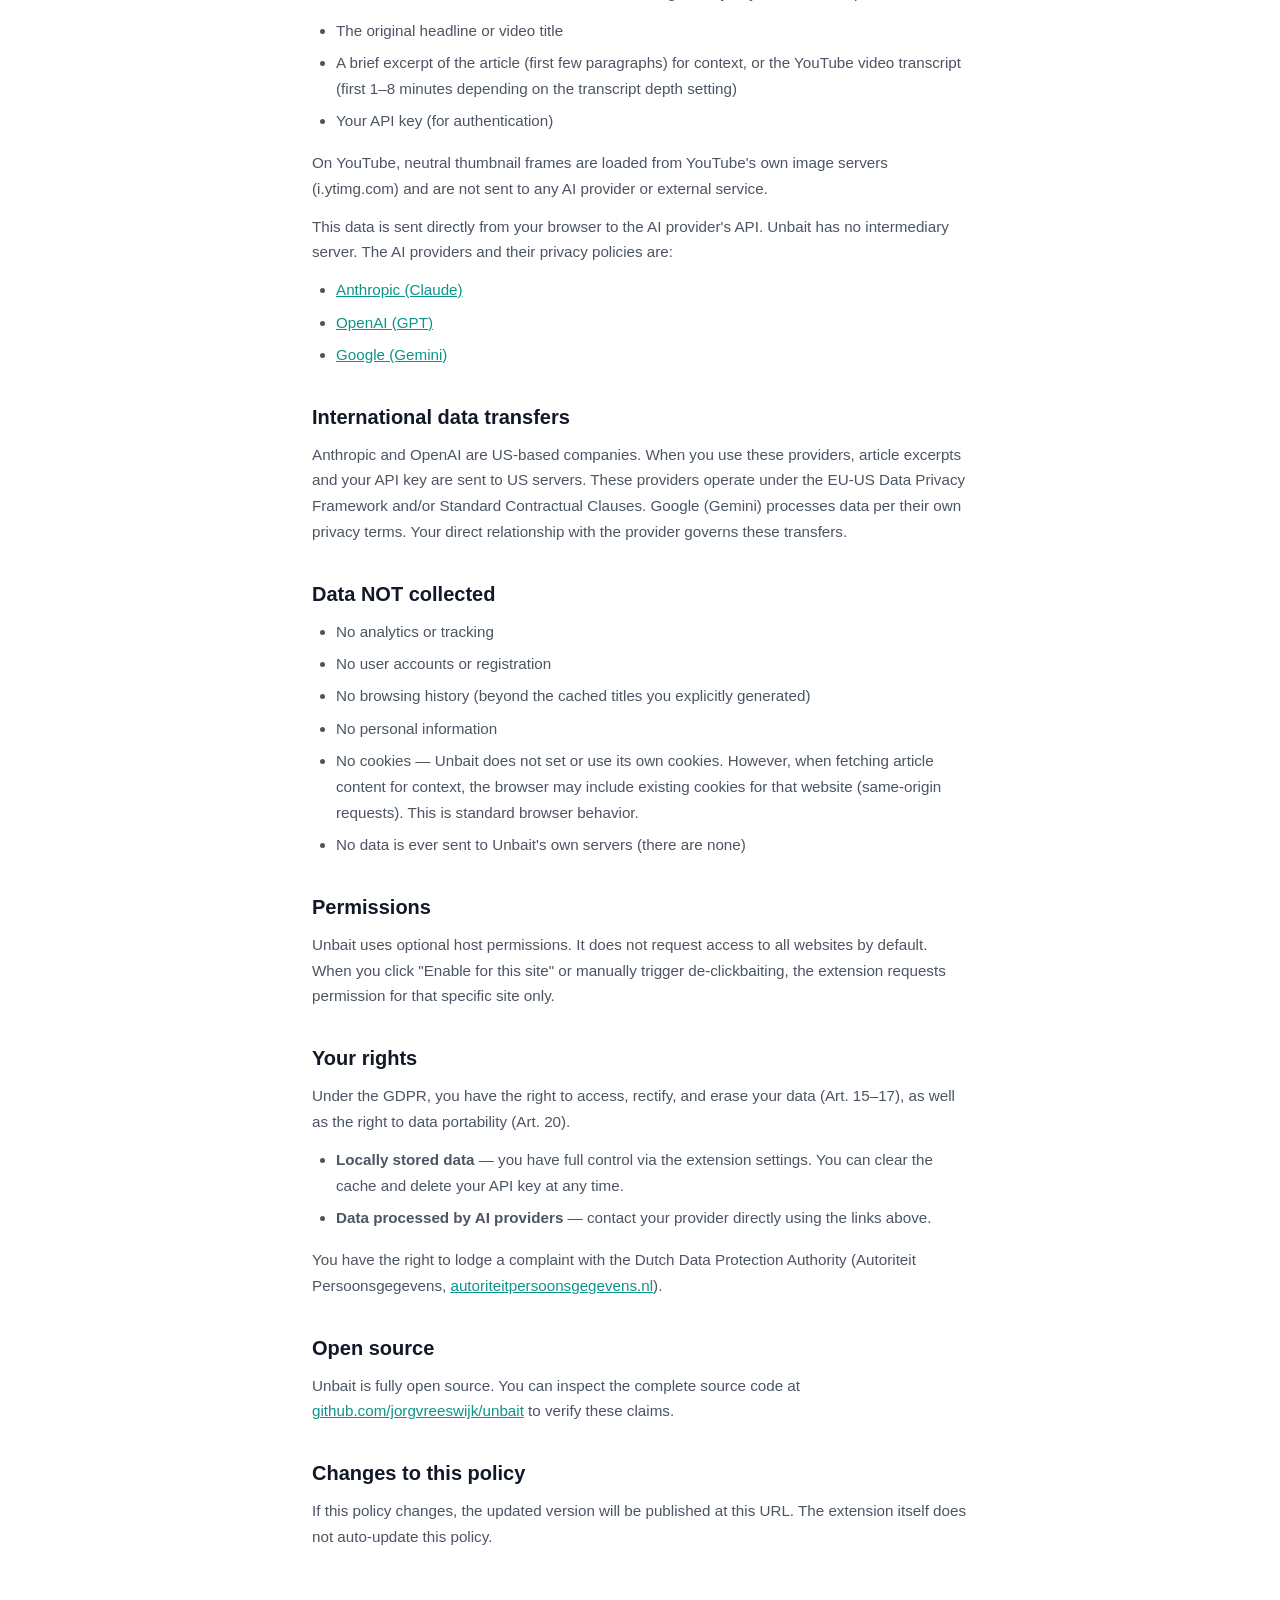
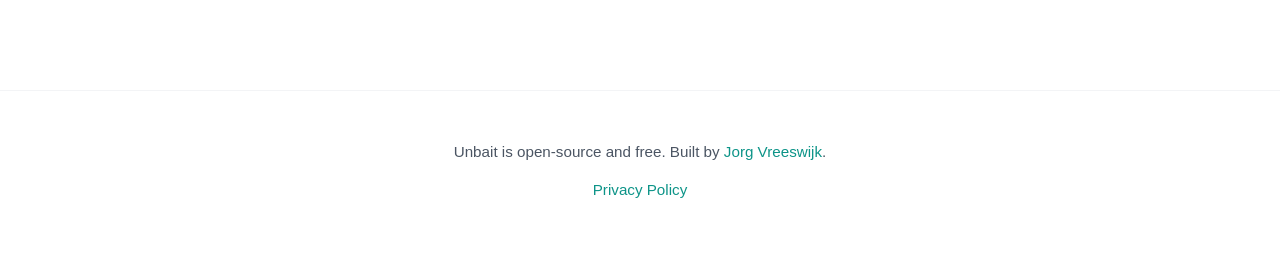
==== commit 2f5d24a9: "Fix headline detection on React sites and improve icon toggle - Fix isNavigationElement: elements in" ====
--- a/docs/privacy.html
+++ b/docs/privacy.html
@@ -53,7 +53,7 @@
     }
 
     .nav-logo svg { width: 32px; height: 32px; }
-    .nav-logo span { font-size: 1.25rem; font-weight: 700; color: var(--gray-700); margin-left: -1px; }
+    .nav-logo span { font-size: 1.25rem; font-weight: 700; color: #0d9488; margin-left: -1px; }
 
     .nav-links { display: flex; gap: 2rem; align-items: center; }
     .nav-links a { text-decoration: none; color: var(--gray-600); font-size: 0.95rem; transition: color 0.2s; }
